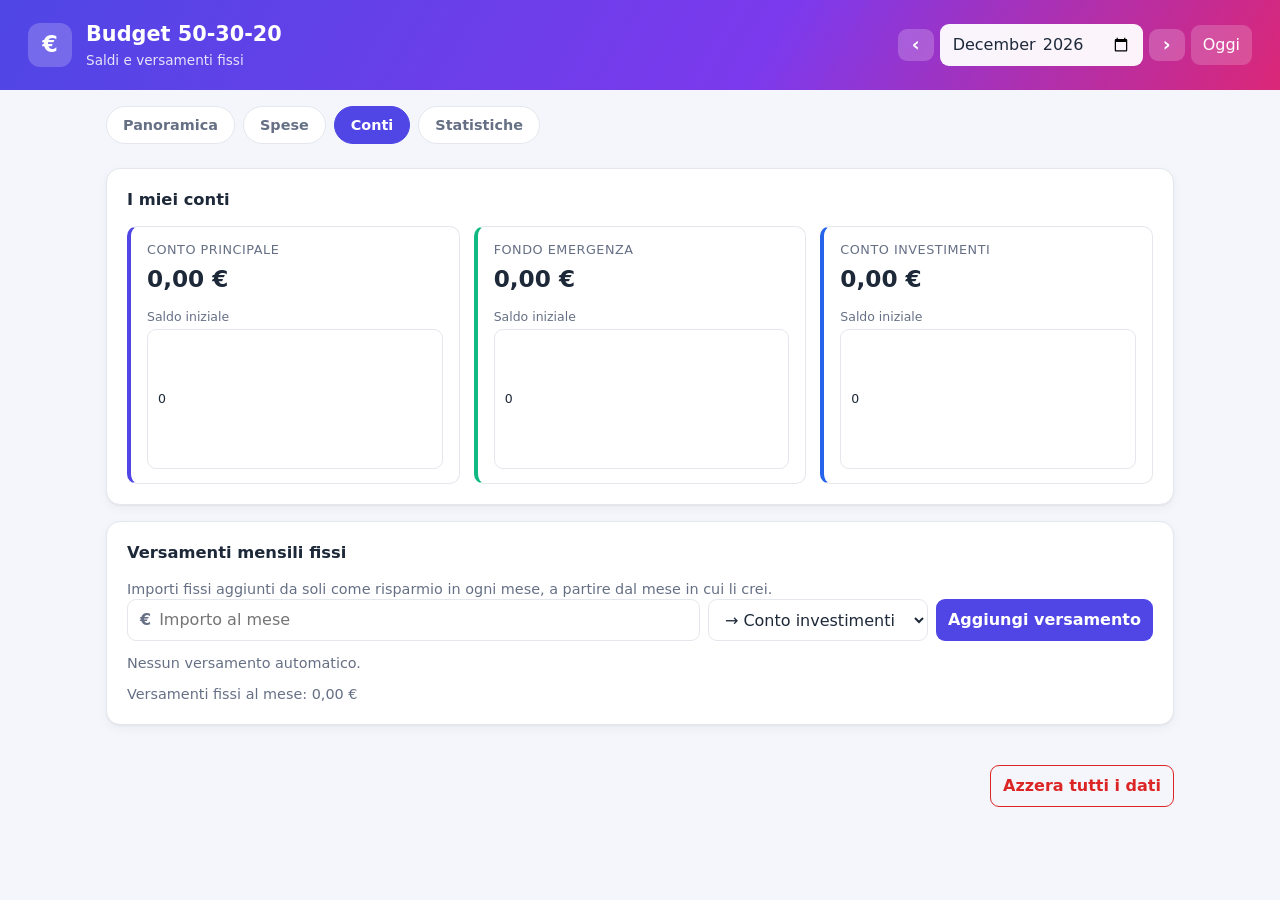
==== conti.html @ 61c51ae4 "Dividi l'app in pagine: Panoramica, Spese, Conti, Statistiche Co-Authored-By: Claude Haiku 5.5 <nore" ====
<!DOCTYPE html>
<html lang="it">
<head>
  <meta charset="UTF-8">
  <meta name="viewport" content="width=device-width, initial-scale=1.0">
  <meta name="theme-color" content="#4f46e5">
  <title>Conti · Budget 50-30-20</title>
  <link rel="stylesheet" href="style.css">
</head>
<body>
  <header class="topbar">
    <div class="brand">
      <span class="logo" aria-hidden="true">€</span>
      <div>
        <h1>Budget 50-30-20</h1>
        <p class="subtitle">Saldi e versamenti fissi</p>
      </div>
    </div>
    <nav class="month-nav" aria-label="Selezione mese">
      <button id="prev" class="icon-btn" aria-label="Mese precedente">‹</button>
      <input type="month" id="month" aria-label="Mese">
      <button id="next" class="icon-btn" aria-label="Mese successivo">›</button>
      <button id="today" class="ghost">Oggi</button>
    </nav>
  </header>

  <nav class="tabs" aria-label="Pagine">
    <a href="index.html">Panoramica</a>
    <a href="spese.html">Spese</a>
    <a href="conti.html">Conti</a>
    <a href="statistiche.html">Statistiche</a>
  </nav>

  <main>
    <section class="card" id="accounts-card">
      <h2>I miei conti</h2>
      <div class="accounts" id="accounts"></div>
    </section>

    <section class="card" id="recurring-card">
      <h2>Versamenti mensili fissi</h2>
      <p class="hint">Importi fissi aggiunti da soli come risparmio in ogni mese, a partire dal mese in cui li crei.</p>
      <form id="recurring-form">
        <div class="input-prefix">
          <span>€</span>
          <input type="number" id="rec-amount" min="0.01" step="0.01" placeholder="Importo al mese" required>
        </div>
        <select id="rec-target" aria-label="Conto di destinazione">
          <option value="invest">→ Conto investimenti</option>
          <option value="emergency">→ Fondo emergenza</option>
        </select>
        <button type="submit">Aggiungi versamento</button>
      </form>
      <ul class="expense-list" id="rec-list"></ul>
      <p class="empty" id="rec-empty">Nessun versamento automatico.</p>
      <p class="hint" id="rec-total"></p>
    </section>
  </main>

  <footer class="app-footer">
    <button id="reset" class="danger" type="button">Azzera tutti i dati</button>
  </footer>

  <script src="app.js"></script>
  <script src="conti.js"></script>
</body>
</html>
---- style.css ----
:root {
  --bg: #f4f6fb;
  --card: #ffffff;
  --text: #1d2939;
  --muted: #667085;
  --border: #e4e7ec;
  --track: #eef0f4;
  --primary: #4f46e5;
  --primary-hover: #4338ca;
  --needs: #2563eb;
  --wants: #f59e0b;
  --savings: #10b981;
  --left: #d0d5dd;
  --danger: #dc2626;
  --ok: #059669;
  --shadow: 0 1px 2px rgba(16, 24, 40, 0.05), 0 4px 12px rgba(16, 24, 40, 0.04);
  --radius: 14px;
}

@media (prefers-color-scheme: dark) {
  :root {
    --bg: #0f1420;
    --card: #171d2b;
    --text: #e6e9f0;
    --muted: #98a2b3;
    --border: #2a3245;
    --track: #252d40;
    --primary: #6366f1;
    --primary-hover: #818cf8;
    --needs: #60a5fa;
    --wants: #fbbf24;
    --savings: #34d399;
    --left: #3a4357;
    --danger: #f87171;
    --ok: #34d399;
    --shadow: none;
  }
}

* { box-sizing: border-box; }

body {
  margin: 0;
  font-family: system-ui, -apple-system, "Segoe UI", Roboto, sans-serif;
  background: var(--bg);
  color: var(--text);
  line-height: 1.4;
}

/* ---------- Header ---------- */

.topbar {
  display: flex;
  justify-content: space-between;
  align-items: center;
  flex-wrap: wrap;
  gap: 16px;
  padding: 20px 28px;
  background: linear-gradient(120deg, #4f46e5, #7c3aed 60%, #db2777);
  color: #fff;
}

.brand { display: flex; align-items: center; gap: 14px; }

.logo {
  display: grid;
  place-items: center;
  width: 44px;
  height: 44px;
  border-radius: 12px;
  background: rgba(255, 255, 255, 0.2);
  font-size: 1.4rem;
  font-weight: 700;
}

.topbar h1 { margin: 0; font-size: 1.3rem; }
.subtitle { margin: 2px 0 0; font-size: 0.85rem; opacity: 0.85; }

.month-nav { display: flex; align-items: center; gap: 6px; }

.month-nav input[type="month"] {
  background: rgba(255, 255, 255, 0.95);
  color: #1d2939;
  border: none;
}

.icon-btn {
  width: 36px;
  padding: 6px 0;
  font-size: 1.2rem;
  line-height: 1;
  background: rgba(255, 255, 255, 0.2);
}

.icon-btn:hover { background: rgba(255, 255, 255, 0.32); }

/* ---------- Layout ---------- */

main {
  max-width: 1100px;
  margin: 24px auto 40px;
  padding: 0 16px;
  display: grid;
  gap: 16px;
}

.grid {
  display: grid;
  grid-template-columns: repeat(2, minmax(0, 1fr));
  gap: 16px;
}

.card {
  background: var(--card);
  border: 1px solid var(--border);
  border-radius: var(--radius);
  padding: 20px;
  box-shadow: var(--shadow);
  min-width: 0;
}

.wide { grid-column: 1 / -1; }

.card h2 { margin: 0 0 14px; font-size: 1.02rem; }

.card-head {
  display: flex;
  justify-content: space-between;
  align-items: center;
  flex-wrap: wrap;
  gap: 10px;
  margin-bottom: 14px;
}

.card-head h2 { margin: 0; }

/* ---------- Statistiche ---------- */

.stats {
  display: grid;
  grid-template-columns: repeat(4, minmax(0, 1fr));
  gap: 16px;
}

.stat {
  background: var(--card);
  border: 1px solid var(--border);
  border-radius: var(--radius);
  padding: 16px 18px;
  box-shadow: var(--shadow);
  display: flex;
  flex-direction: column;
  gap: 4px;
}

.stat-label { font-size: 0.8rem; color: var(--muted); text-transform: uppercase; letter-spacing: 0.04em; }
.stat-value { font-size: 1.45rem; font-variant-numeric: tabular-nums; }
.stat-sub { font-size: 0.8rem; color: var(--muted); }
.stat-value.pos { color: var(--ok); }
.stat-value.neg { color: var(--danger); }

/* ---------- Form ---------- */

form {
  display: flex;
  flex-wrap: wrap;
  gap: 8px;
}

input, select, button {
  font: inherit;
  padding: 9px 12px;
  border: 1px solid var(--border);
  border-radius: 9px;
  background: var(--card);
  color: var(--text);
}

input:focus, select:focus, button:focus-visible {
  outline: 2px solid var(--primary);
  outline-offset: 1px;
}

input[type="text"], input[type="number"] { flex: 1 1 140px; min-width: 0; }

button {
  background: var(--primary);
  color: #fff;
  border: none;
  cursor: pointer;
  font-weight: 600;
  transition: background 0.15s;
}

button:hover { background: var(--primary-hover); }

button.ghost {
  background: rgba(255, 255, 255, 0.18);
  color: #fff;
  font-weight: 500;
}

button.ghost:hover { background: rgba(255, 255, 255, 0.32); }

.input-prefix {
  display: flex;
  align-items: center;
  flex: 1 1 160px;
  border: 1px solid var(--border);
  border-radius: 9px;
  background: var(--card);
  padding-left: 12px;
  min-width: 0;
}

.input-prefix span { color: var(--muted); font-weight: 600; }

.input-prefix input {
  border: none;
  flex: 1;
  min-width: 0;
  padding-left: 8px;
  background: transparent;
}

.hint, .empty { color: var(--muted); font-size: 0.9rem; margin: 10px 0 0; }

/* ---------- Ripartizione ---------- */

.split-wrap {
  display: flex;
  align-items: center;
  gap: 24px;
  flex-wrap: wrap;
  margin-bottom: 8px;
}

.donut-wrap { width: 150px; flex-shrink: 0; }
.donut { width: 100%; height: auto; display: block; }

.donut circle { fill: none; stroke-width: 16; }
.seg-track { stroke: var(--track); }
.seg-needs { stroke: var(--needs); }
.seg-wants { stroke: var(--wants); }
.seg-savings { stroke: var(--savings); }
.seg-left { stroke: var(--left); }

.donut-value { font-size: 22px; font-weight: 700; fill: var(--text); }
.donut-label { font-size: 10px; fill: var(--muted); text-transform: uppercase; }

.legend {
  list-style: none;
  margin: 0;
  padding: 0;
  flex: 1;
  min-width: 170px;
  display: grid;
  gap: 8px;
  font-size: 0.9rem;
}

.legend li { display: flex; align-items: center; gap: 8px; }
.legend strong { margin-left: auto; font-variant-numeric: tabular-nums; }

.dot {
  display: inline-block;
  width: 10px;
  height: 10px;
  border-radius: 50%;
  flex-shrink: 0;
}

.dot.seg-needs { background: var(--needs); }
.dot.seg-wants { background: var(--wants); }
.dot.seg-savings { background: var(--savings); }
.dot.seg-left { background: var(--left); }
.dot.line { background: none; border-top: 2px dashed var(--text); border-radius: 0; height: 0; width: 14px; }

.buckets { display: grid; gap: 14px; margin-top: 12px; }

.bucket-head {
  display: flex;
  justify-content: space-between;
  align-items: baseline;
  font-size: 0.93rem;
  font-weight: 600;
  margin-bottom: 6px;
  font-variant-numeric: tabular-nums;
}

.bucket-head small { color: var(--muted); font-weight: 400; }

.bar {
  height: 9px;
  background: var(--track);
  border-radius: 6px;
  overflow: hidden;
}

.bar-fill {
  height: 100%;
  border-radius: 6px;
  transition: width 0.4s ease;
}

.bucket-needs .bar-fill, .top-row.bucket-needs .bar-fill { background: var(--needs); }
.bucket-wants .bar-fill, .top-row.bucket-wants .bar-fill { background: var(--wants); }
.bucket-savings .bar-fill, .top-row.bucket-savings .bar-fill { background: var(--savings); }
.bucket.is-over .bar-fill { background: var(--danger); }

.bucket-meta { font-size: 0.82rem; color: var(--muted); margin-top: 5px; }
.bucket.is-over .bucket-meta { color: var(--danger); font-weight: 600; }

/* ---------- Andamento ---------- */

.trend { width: 100%; height: auto; display: block; }
.grid-line { stroke: var(--border); stroke-width: 1; }
.axis { stroke: var(--muted); stroke-width: 1; }
.axis-label { font-size: 11px; fill: var(--muted); }
.slot-active { fill: var(--track); opacity: 0.7; }
.tbar { transition: opacity 0.15s; }
.tbar:hover { opacity: 0.8; }
.tbar-needs { fill: var(--needs); }
.tbar-wants { fill: var(--wants); }
.tbar-savings { fill: var(--savings); }
.income-line { stroke: var(--text); stroke-width: 2; stroke-dasharray: 5 4; }

.legend-inline {
  display: flex;
  flex-wrap: wrap;
  gap: 12px;
  font-size: 0.8rem;
  color: var(--muted);
}

.legend-inline span { display: flex; align-items: center; gap: 6px; }

/* ---------- Top spese ---------- */

#top { display: grid; gap: 14px; }

.top-head {
  display: flex;
  justify-content: space-between;
  gap: 10px;
  font-size: 0.93rem;
  margin-bottom: 6px;
  font-variant-numeric: tabular-nums;
}

.top-name { overflow: hidden; text-overflow: ellipsis; white-space: nowrap; min-width: 0; }

/* ---------- Spese ---------- */

.chips { display: flex; gap: 6px; flex-wrap: wrap; }

.chip {
  padding: 5px 12px;
  font-size: 0.82rem;
  background: var(--track);
  color: var(--muted);
  font-weight: 500;
}

.chip:hover { background: var(--border); color: var(--text); }
.chip.active { background: var(--primary); color: #fff; }

#expense-form { margin-bottom: 6px; }
#expense-form select { flex: 0 1 180px; }

.expense-list {
  list-style: none;
  padding: 0;
  margin: 12px 0 0;
}

.expense-list li {
  display: flex;
  align-items: center;
  gap: 12px;
  padding: 10px 4px;
  border-bottom: 1px solid var(--border);
}

.expense-list li:last-child { border-bottom: none; }

.tag {
  font-size: 0.72rem;
  font-weight: 600;
  padding: 3px 9px;
  border-radius: 999px;
  white-space: nowrap;
  color: #fff;
}

.tag-needs { background: var(--needs); }
.tag-wants { background: var(--wants); color: #1d2939; }
.tag-savings { background: var(--savings); }

.exp-desc { flex: 1; min-width: 0; overflow: hidden; text-overflow: ellipsis; white-space: nowrap; }
.exp-amount { font-variant-numeric: tabular-nums; font-weight: 600; }

.delete-btn {
  background: transparent;
  color: var(--muted);
  padding: 0 8px;
  font-size: 1.2rem;
  line-height: 1.2;
}

.delete-btn:hover { background: transparent; color: var(--danger); }

/* ---------- Conti ---------- */

.accounts {
  display: grid;
  grid-template-columns: repeat(3, minmax(0, 1fr));
  gap: 14px;
}

.account {
  border: 1px solid var(--border);
  border-left: 4px solid var(--muted);
  border-radius: 10px;
  padding: 14px 16px;
  display: flex;
  flex-direction: column;
  gap: 4px;
}

.account-main { border-left-color: var(--primary); }
.account-emergency { border-left-color: var(--savings); }
.account-invest { border-left-color: var(--needs); }

.start-label {
  margin-top: 8px;
  font-size: 0.78rem;
  color: var(--muted);
  display: flex;
  flex-direction: column;
  gap: 4px;
}

.start-label input { width: 100%; padding: 6px 10px; }

.rec-mark {
  color: var(--savings);
  font-size: 1.1rem;
  padding: 0 8px;
  line-height: 1.2;
}

#recurring-form select { flex: 0 1 220px; }
#recurring-form input[type="number"] { flex: 0 1 200px; }
#rec-total.is-over, .neg { color: var(--danger); font-weight: 600; }

/* ---------- Schede di navigazione ---------- */

.tabs {
  max-width: 1100px;
  margin: 16px auto 0;
  padding: 0 16px;
  display: flex;
  gap: 8px;
  overflow-x: auto;
}

.tabs a {
  padding: 8px 16px;
  border-radius: 999px;
  text-decoration: none;
  color: var(--muted);
  background: var(--card);
  border: 1px solid var(--border);
  font-weight: 600;
  font-size: 0.9rem;
  white-space: nowrap;
}

.tabs a:hover { color: var(--text); }
.tabs a.active { background: var(--primary); border-color: var(--primary); color: #fff; }

.mini-grid {
  display: grid;
  grid-template-columns: repeat(2, minmax(0, 1fr));
  gap: 16px;
}

.list-head { margin-top: 22px; }

/* ---------- Footer ---------- */

.app-footer {
  max-width: 1100px;
  margin: 0 auto 32px;
  padding: 0 16px;
  display: flex;
  justify-content: flex-end;
}

button.danger {
  background: transparent;
  color: var(--danger);
  border: 1px solid var(--danger);
}

button.danger:hover { background: var(--danger); color: #fff; }

/* ---------- Responsive ---------- */

@media (max-width: 900px) {
  .stats { grid-template-columns: repeat(2, minmax(0, 1fr)); }
}

@media (max-width: 720px) {
  .grid { grid-template-columns: 1fr; }
  .accounts { grid-template-columns: 1fr; }
  .mini-grid { grid-template-columns: 1fr; }
  .topbar { padding: 16px; }
  .stat-value { font-size: 1.2rem; }
}

@media (max-width: 480px) {
  .stats { gap: 10px; }
  .stat { padding: 12px; }
  .card { padding: 16px; }
  .month-nav { width: 100%; justify-content: space-between; }
  .month-nav input[type="month"] { flex: 1; min-width: 0; }
}
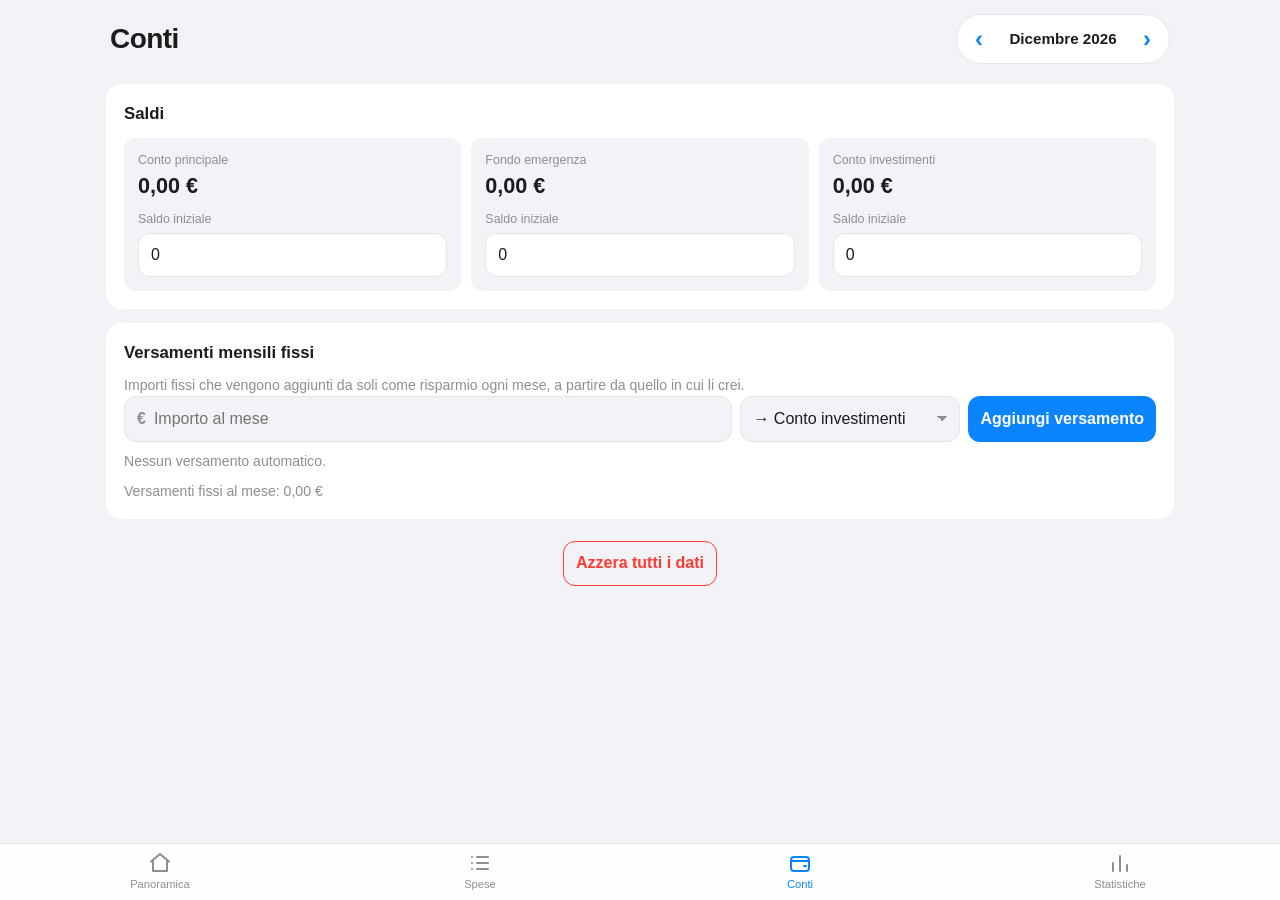
==== commit cf3dd528: "Interfaccia mobile: barra di navigazione in basso, intestazione essenziale, ottimizzazione iPhone Co" ====
--- a/conti.html
+++ b/conti.html
@@ -2,48 +2,36 @@
 <html lang="it">
 <head>
   <meta charset="UTF-8">
-  <meta name="viewport" content="width=device-width, initial-scale=1.0">
-  <meta name="theme-color" content="#4f46e5">
-  <title>Conti · Budget 50-30-20</title>
+  <meta name="viewport" content="width=device-width, initial-scale=1.0, viewport-fit=cover">
+  <meta name="theme-color" content="#f2f2f7">
+  <meta name="apple-mobile-web-app-capable" content="yes">
+  <meta name="apple-mobile-web-app-title" content="Budget">
+  <title>Conti · Budget</title>
   <link rel="stylesheet" href="style.css">
 </head>
 <body>
   <header class="topbar">
-    <div class="brand">
-      <span class="logo" aria-hidden="true">€</span>
-      <div>
-        <h1>Budget 50-30-20</h1>
-        <p class="subtitle">Saldi e versamenti fissi</p>
-      </div>
+    <h1>Conti</h1>
+    <div class="month-nav" aria-label="Selezione mese">
+      <button id="prev" class="icon-btn" aria-label="Mese precedente">‹</button>
+      <button id="month" class="month-label" aria-label="Torna al mese corrente"></button>
+      <button id="next" class="icon-btn" aria-label="Mese successivo">›</button>
     </div>
-    <nav class="month-nav" aria-label="Selezione mese">
-      <button id="prev" class="icon-btn" aria-label="Mese precedente">‹</button>
-      <input type="month" id="month" aria-label="Mese">
-      <button id="next" class="icon-btn" aria-label="Mese successivo">›</button>
-      <button id="today" class="ghost">Oggi</button>
-    </nav>
   </header>
-
-  <nav class="tabs" aria-label="Pagine">
-    <a href="index.html">Panoramica</a>
-    <a href="spese.html">Spese</a>
-    <a href="conti.html">Conti</a>
-    <a href="statistiche.html">Statistiche</a>
-  </nav>
 
   <main>
     <section class="card" id="accounts-card">
-      <h2>I miei conti</h2>
+      <h2>Saldi</h2>
       <div class="accounts" id="accounts"></div>
     </section>
 
     <section class="card" id="recurring-card">
       <h2>Versamenti mensili fissi</h2>
-      <p class="hint">Importi fissi aggiunti da soli come risparmio in ogni mese, a partire dal mese in cui li crei.</p>
+      <p class="hint">Importi fissi che vengono aggiunti da soli come risparmio ogni mese, a partire da quello in cui li crei.</p>
       <form id="recurring-form">
         <div class="input-prefix">
           <span>€</span>
-          <input type="number" id="rec-amount" min="0.01" step="0.01" placeholder="Importo al mese" required>
+          <input type="number" id="rec-amount" min="0.01" step="0.01" inputmode="decimal" placeholder="Importo al mese" required>
         </div>
         <select id="rec-target" aria-label="Conto di destinazione">
           <option value="invest">→ Conto investimenti</option>
@@ -55,11 +43,30 @@
       <p class="empty" id="rec-empty">Nessun versamento automatico.</p>
       <p class="hint" id="rec-total"></p>
     </section>
+
+    <div class="app-footer">
+      <button id="reset" class="danger" type="button">Azzera tutti i dati</button>
+    </div>
   </main>
 
-  <footer class="app-footer">
-    <button id="reset" class="danger" type="button">Azzera tutti i dati</button>
-  </footer>
+  <nav class="tabbar" aria-label="Pagine">
+    <a href="index.html">
+      <svg viewBox="0 0 24 24" aria-hidden="true"><path d="M3 10.5 12 3l9 7.5"/><path d="M5 9.5V20h14V9.5"/></svg>
+      <span>Panoramica</span>
+    </a>
+    <a href="spese.html">
+      <svg viewBox="0 0 24 24" aria-hidden="true"><path d="M9 6h11M9 12h11M9 18h11"/><path d="M4 6h.01M4 12h.01M4 18h.01"/></svg>
+      <span>Spese</span>
+    </a>
+    <a href="conti.html">
+      <svg viewBox="0 0 24 24" aria-hidden="true"><rect x="3" y="6" width="18" height="14" rx="3"/><path d="M3 10h18M16 15h2"/></svg>
+      <span>Conti</span>
+    </a>
+    <a href="statistiche.html">
+      <svg viewBox="0 0 24 24" aria-hidden="true"><path d="M5 20V12M12 20V5M19 20v-6"/></svg>
+      <span>Statistiche</span>
+    </a>
+  </nav>
 
   <script src="app.js"></script>
   <script src="conti.js"></script>
--- a/style.css
+++ b/style.css
@@ -1,127 +1,169 @@
 :root {
-  --bg: #f4f6fb;
+  --bg: #f2f2f7;
   --card: #ffffff;
-  --text: #1d2939;
-  --muted: #667085;
-  --border: #e4e7ec;
-  --track: #eef0f4;
-  --primary: #4f46e5;
-  --primary-hover: #4338ca;
-  --needs: #2563eb;
-  --wants: #f59e0b;
-  --savings: #10b981;
-  --left: #d0d5dd;
-  --danger: #dc2626;
-  --ok: #059669;
-  --shadow: 0 1px 2px rgba(16, 24, 40, 0.05), 0 4px 12px rgba(16, 24, 40, 0.04);
-  --radius: 14px;
+  --text: #1c1c1e;
+  --muted: #8e8e93;
+  --border: #e5e5ea;
+  --track: #e9e9ef;
+  --primary: #0a84ff;
+  --needs: #0a84ff;
+  --wants: #ff9f0a;
+  --savings: #30d158;
+  --left: #d1d1d6;
+  --danger: #ff3b30;
+  --ok: #248a3d;
+  --radius: 16px;
 }
 
 @media (prefers-color-scheme: dark) {
   :root {
-    --bg: #0f1420;
-    --card: #171d2b;
-    --text: #e6e9f0;
-    --muted: #98a2b3;
-    --border: #2a3245;
-    --track: #252d40;
-    --primary: #6366f1;
-    --primary-hover: #818cf8;
-    --needs: #60a5fa;
-    --wants: #fbbf24;
-    --savings: #34d399;
-    --left: #3a4357;
-    --danger: #f87171;
-    --ok: #34d399;
-    --shadow: none;
+    --bg: #000000;
+    --card: #1c1c1e;
+    --text: #f2f2f7;
+    --muted: #8e8e93;
+    --border: #38383a;
+    --track: #2c2c2e;
+    --primary: #0a84ff;
+    --needs: #0a84ff;
+    --wants: #ff9f0a;
+    --savings: #30d158;
+    --left: #48484a;
+    --danger: #ff453a;
+    --ok: #30d158;
   }
 }
 
 * { box-sizing: border-box; }
+
+html { -webkit-text-size-adjust: 100%; }
 
 body {
   margin: 0;
-  font-family: system-ui, -apple-system, "Segoe UI", Roboto, sans-serif;
+  font-family: -apple-system, BlinkMacSystemFont, "SF Pro Text", "Segoe UI", Roboto, sans-serif;
   background: var(--bg);
   color: var(--text);
   line-height: 1.4;
-}
-
-/* ---------- Header ---------- */
+  padding-bottom: calc(76px + env(safe-area-inset-bottom));
+}
+
+/* ---------- Intestazione ---------- */
 
 .topbar {
   display: flex;
   justify-content: space-between;
   align-items: center;
-  flex-wrap: wrap;
-  gap: 16px;
-  padding: 20px 28px;
-  background: linear-gradient(120deg, #4f46e5, #7c3aed 60%, #db2777);
-  color: #fff;
-}
-
-.brand { display: flex; align-items: center; gap: 14px; }
-
-.logo {
+  gap: 12px;
+  padding: calc(14px + env(safe-area-inset-top)) 20px 8px;
+  max-width: 1100px;
+  margin: 0 auto;
+}
+
+.topbar h1 { margin: 0; font-size: 1.75rem; font-weight: 700; letter-spacing: -0.02em; }
+
+.month-nav {
+  display: flex;
+  align-items: center;
+  background: var(--card);
+  border-radius: 999px;
+  padding: 2px;
+  border: 1px solid var(--border);
+}
+
+.month-label {
+  background: transparent;
+  color: var(--text);
+  font-weight: 600;
+  font-size: 0.95rem;
+  min-width: 128px;
+  padding: 0 6px;
+  height: 40px;
+  border-radius: 999px;
+}
+
+.month-label:hover { background: transparent; }
+
+.icon-btn {
+  width: 40px;
+  height: 40px;
+  padding: 0;
+  font-size: 1.5rem;
+  line-height: 1;
+  background: transparent;
+  color: var(--primary);
+  border-radius: 999px;
+}
+
+.icon-btn:hover { background: var(--track); }
+
+/* ---------- Barra in basso (stile iPhone) ---------- */
+
+.tabbar {
+  position: fixed;
+  left: 0;
+  right: 0;
+  bottom: 0;
+  z-index: 10;
   display: grid;
-  place-items: center;
-  width: 44px;
-  height: 44px;
-  border-radius: 12px;
-  background: rgba(255, 255, 255, 0.2);
-  font-size: 1.4rem;
-  font-weight: 700;
-}
-
-.topbar h1 { margin: 0; font-size: 1.3rem; }
-.subtitle { margin: 2px 0 0; font-size: 0.85rem; opacity: 0.85; }
-
-.month-nav { display: flex; align-items: center; gap: 6px; }
-
-.month-nav input[type="month"] {
-  background: rgba(255, 255, 255, 0.95);
-  color: #1d2939;
-  border: none;
-}
-
-.icon-btn {
-  width: 36px;
-  padding: 6px 0;
-  font-size: 1.2rem;
-  line-height: 1;
-  background: rgba(255, 255, 255, 0.2);
-}
-
-.icon-btn:hover { background: rgba(255, 255, 255, 0.32); }
+  grid-template-columns: repeat(4, 1fr);
+  background: color-mix(in srgb, var(--card) 92%, transparent);
+  -webkit-backdrop-filter: saturate(180%) blur(20px);
+  backdrop-filter: saturate(180%) blur(20px);
+  border-top: 1px solid var(--border);
+  padding-bottom: env(safe-area-inset-bottom);
+}
+
+.tabbar a {
+  display: flex;
+  flex-direction: column;
+  align-items: center;
+  justify-content: center;
+  gap: 2px;
+  height: 56px;
+  color: var(--muted);
+  text-decoration: none;
+  font-size: 0.7rem;
+  font-weight: 500;
+  -webkit-tap-highlight-color: transparent;
+}
+
+.tabbar svg {
+  width: 24px;
+  height: 24px;
+  fill: none;
+  stroke: currentColor;
+  stroke-width: 2;
+  stroke-linecap: round;
+  stroke-linejoin: round;
+}
+
+.tabbar a.active { color: var(--primary); }
 
 /* ---------- Layout ---------- */
 
 main {
   max-width: 1100px;
-  margin: 24px auto 40px;
+  margin: 12px auto 0;
   padding: 0 16px;
   display: grid;
-  gap: 16px;
+  gap: 14px;
 }
 
 .grid {
   display: grid;
   grid-template-columns: repeat(2, minmax(0, 1fr));
-  gap: 16px;
+  gap: 14px;
 }
 
 .card {
   background: var(--card);
-  border: 1px solid var(--border);
   border-radius: var(--radius);
-  padding: 20px;
-  box-shadow: var(--shadow);
+  padding: 18px;
   min-width: 0;
 }
 
 .wide { grid-column: 1 / -1; }
 
-.card h2 { margin: 0 0 14px; font-size: 1.02rem; }
+.card h2 { margin: 0 0 12px; font-size: 1.05rem; font-weight: 600; }
 
 .card-head {
   display: flex;
@@ -129,35 +171,37 @@
   align-items: center;
   flex-wrap: wrap;
   gap: 10px;
-  margin-bottom: 14px;
+  margin-bottom: 12px;
 }
 
 .card-head h2 { margin: 0; }
 
-/* ---------- Statistiche ---------- */
-
-.stats {
+.list-head { margin-top: 18px; }
+
+/* ---------- Riepilogo ---------- */
+
+.stats, .mini-grid {
   display: grid;
-  grid-template-columns: repeat(4, minmax(0, 1fr));
-  gap: 16px;
+  grid-template-columns: repeat(2, minmax(0, 1fr));
+  gap: 14px;
 }
 
 .stat {
   background: var(--card);
-  border: 1px solid var(--border);
   border-radius: var(--radius);
-  padding: 16px 18px;
-  box-shadow: var(--shadow);
+  padding: 14px 16px;
   display: flex;
   flex-direction: column;
-  gap: 4px;
-}
-
-.stat-label { font-size: 0.8rem; color: var(--muted); text-transform: uppercase; letter-spacing: 0.04em; }
-.stat-value { font-size: 1.45rem; font-variant-numeric: tabular-nums; }
-.stat-sub { font-size: 0.8rem; color: var(--muted); }
+  gap: 2px;
+  min-width: 0;
+}
+
+.stat-label { font-size: 0.78rem; color: var(--muted); }
+.stat-value { font-size: 1.35rem; font-weight: 700; font-variant-numeric: tabular-nums; }
+.stat-value small { font-size: 0.8rem; font-weight: 400; color: var(--muted); }
+.stat-sub { font-size: 0.78rem; color: var(--muted); }
 .stat-value.pos { color: var(--ok); }
-.stat-value.neg { color: var(--danger); }
+.stat-value.neg, .neg { color: var(--danger); }
 
 /* ---------- Form ---------- */
 
@@ -169,17 +213,26 @@
 
 input, select, button {
   font: inherit;
-  padding: 9px 12px;
+  font-size: 16px; /* sotto i 16px Safari su iPhone ingrandisce la pagina */
+  min-height: 44px;
+  padding: 10px 12px;
   border: 1px solid var(--border);
-  border-radius: 9px;
-  background: var(--card);
+  border-radius: 12px;
+  background: var(--bg);
   color: var(--text);
-}
-
-input:focus, select:focus, button:focus-visible {
-  outline: 2px solid var(--primary);
-  outline-offset: 1px;
-}
+  -webkit-appearance: none;
+  appearance: none;
+}
+
+select {
+  background-image: linear-gradient(45deg, transparent 50%, var(--muted) 50%), linear-gradient(135deg, var(--muted) 50%, transparent 50%);
+  background-position: calc(100% - 17px) 50%, calc(100% - 12px) 50%;
+  background-size: 5px 5px;
+  background-repeat: no-repeat;
+  padding-right: 30px;
+}
+
+input:focus, select:focus { outline: 2px solid var(--primary); outline-offset: 0; }
 
 input[type="text"], input[type="number"] { flex: 1 1 140px; min-width: 0; }
 
@@ -189,26 +242,18 @@
   border: none;
   cursor: pointer;
   font-weight: 600;
-  transition: background 0.15s;
-}
-
-button:hover { background: var(--primary-hover); }
-
-button.ghost {
-  background: rgba(255, 255, 255, 0.18);
-  color: #fff;
-  font-weight: 500;
-}
-
-button.ghost:hover { background: rgba(255, 255, 255, 0.32); }
+  -webkit-tap-highlight-color: transparent;
+}
+
+button:active { opacity: 0.7; }
 
 .input-prefix {
   display: flex;
   align-items: center;
   flex: 1 1 160px;
   border: 1px solid var(--border);
-  border-radius: 9px;
-  background: var(--card);
+  border-radius: 12px;
+  background: var(--bg);
   padding-left: 12px;
   min-width: 0;
 }
@@ -223,19 +268,19 @@
   background: transparent;
 }
 
-.hint, .empty { color: var(--muted); font-size: 0.9rem; margin: 10px 0 0; }
+.hint, .empty { color: var(--muted); font-size: 0.88rem; margin: 10px 0 0; }
 
 /* ---------- Ripartizione ---------- */
 
 .split-wrap {
   display: flex;
   align-items: center;
-  gap: 24px;
+  gap: 18px;
   flex-wrap: wrap;
   margin-bottom: 8px;
 }
 
-.donut-wrap { width: 150px; flex-shrink: 0; }
+.donut-wrap { width: 132px; flex-shrink: 0; }
 .donut { width: 100%; height: auto; display: block; }
 
 .donut circle { fill: none; stroke-width: 16; }
@@ -246,17 +291,17 @@
 .seg-left { stroke: var(--left); }
 
 .donut-value { font-size: 22px; font-weight: 700; fill: var(--text); }
-.donut-label { font-size: 10px; fill: var(--muted); text-transform: uppercase; }
+.donut-label { font-size: 10px; fill: var(--muted); }
 
 .legend {
   list-style: none;
   margin: 0;
   padding: 0;
   flex: 1;
-  min-width: 170px;
+  min-width: 160px;
   display: grid;
   gap: 8px;
-  font-size: 0.9rem;
+  font-size: 0.88rem;
 }
 
 .legend li { display: flex; align-items: center; gap: 8px; }
@@ -276,13 +321,14 @@
 .dot.seg-left { background: var(--left); }
 .dot.line { background: none; border-top: 2px dashed var(--text); border-radius: 0; height: 0; width: 14px; }
 
-.buckets { display: grid; gap: 14px; margin-top: 12px; }
+.buckets { display: grid; gap: 14px; margin-top: 10px; }
 
 .bucket-head {
   display: flex;
   justify-content: space-between;
   align-items: baseline;
-  font-size: 0.93rem;
+  gap: 8px;
+  font-size: 0.92rem;
   font-weight: 600;
   margin-bottom: 6px;
   font-variant-numeric: tabular-nums;
@@ -291,7 +337,7 @@
 .bucket-head small { color: var(--muted); font-weight: 400; }
 
 .bar {
-  height: 9px;
+  height: 8px;
   background: var(--track);
   border-radius: 6px;
   overflow: hidden;
@@ -308,18 +354,16 @@
 .bucket-savings .bar-fill, .top-row.bucket-savings .bar-fill { background: var(--savings); }
 .bucket.is-over .bar-fill { background: var(--danger); }
 
-.bucket-meta { font-size: 0.82rem; color: var(--muted); margin-top: 5px; }
+.bucket-meta { font-size: 0.8rem; color: var(--muted); margin-top: 5px; }
 .bucket.is-over .bucket-meta { color: var(--danger); font-weight: 600; }
 
-/* ---------- Andamento ---------- */
+/* ---------- Grafici ---------- */
 
 .trend { width: 100%; height: auto; display: block; }
 .grid-line { stroke: var(--border); stroke-width: 1; }
 .axis { stroke: var(--muted); stroke-width: 1; }
 .axis-label { font-size: 11px; fill: var(--muted); }
-.slot-active { fill: var(--track); opacity: 0.7; }
-.tbar { transition: opacity 0.15s; }
-.tbar:hover { opacity: 0.8; }
+.slot-active { fill: var(--track); opacity: 0.8; }
 .tbar-needs { fill: var(--needs); }
 .tbar-wants { fill: var(--wants); }
 .tbar-savings { fill: var(--savings); }
@@ -328,14 +372,12 @@
 .legend-inline {
   display: flex;
   flex-wrap: wrap;
-  gap: 12px;
-  font-size: 0.8rem;
+  gap: 10px;
+  font-size: 0.78rem;
   color: var(--muted);
 }
 
 .legend-inline span { display: flex; align-items: center; gap: 6px; }
-
-/* ---------- Top spese ---------- */
 
 #top { display: grid; gap: 14px; }
 
@@ -343,7 +385,7 @@
   display: flex;
   justify-content: space-between;
   gap: 10px;
-  font-size: 0.93rem;
+  font-size: 0.92rem;
   margin-bottom: 6px;
   font-variant-numeric: tabular-nums;
 }
@@ -352,85 +394,91 @@
 
 /* ---------- Spese ---------- */
 
-.chips { display: flex; gap: 6px; flex-wrap: wrap; }
+.chips {
+  display: flex;
+  gap: 6px;
+  overflow-x: auto;
+  max-width: 100%;
+  -webkit-overflow-scrolling: touch;
+}
 
 .chip {
-  padding: 5px 12px;
+  padding: 6px 12px;
+  min-height: 34px;
   font-size: 0.82rem;
+  white-space: nowrap;
   background: var(--track);
-  color: var(--muted);
+  color: var(--text);
   font-weight: 500;
 }
 
-.chip:hover { background: var(--border); color: var(--text); }
 .chip.active { background: var(--primary); color: #fff; }
 
-#expense-form { margin-bottom: 6px; }
 #expense-form select { flex: 0 1 180px; }
+#recurring-form select { flex: 0 1 220px; }
+#recurring-form input[type="number"] { flex: 0 1 200px; }
 
 .expense-list {
   list-style: none;
   padding: 0;
-  margin: 12px 0 0;
+  margin: 8px 0 0;
 }
 
 .expense-list li {
   display: flex;
   align-items: center;
-  gap: 12px;
-  padding: 10px 4px;
+  gap: 10px;
+  padding: 12px 0;
   border-bottom: 1px solid var(--border);
 }
 
 .expense-list li:last-child { border-bottom: none; }
 
 .tag {
-  font-size: 0.72rem;
+  font-size: 0.7rem;
   font-weight: 600;
-  padding: 3px 9px;
+  padding: 3px 8px;
   border-radius: 999px;
   white-space: nowrap;
   color: #fff;
 }
 
 .tag-needs { background: var(--needs); }
-.tag-wants { background: var(--wants); color: #1d2939; }
+.tag-wants { background: var(--wants); color: #1c1c1e; }
 .tag-savings { background: var(--savings); }
 
 .exp-desc { flex: 1; min-width: 0; overflow: hidden; text-overflow: ellipsis; white-space: nowrap; }
-.exp-amount { font-variant-numeric: tabular-nums; font-weight: 600; }
+.exp-amount { font-variant-numeric: tabular-nums; font-weight: 600; white-space: nowrap; }
 
 .delete-btn {
   background: transparent;
   color: var(--muted);
-  padding: 0 8px;
-  font-size: 1.2rem;
-  line-height: 1.2;
-}
-
-.delete-btn:hover { background: transparent; color: var(--danger); }
+  min-height: 0;
+  padding: 0 6px;
+  font-size: 1.3rem;
+  line-height: 1;
+}
+
+.delete-btn:hover, .delete-btn:active { background: transparent; color: var(--danger); }
+
+.rec-mark { color: var(--savings); font-size: 1.1rem; padding: 0 6px; }
 
 /* ---------- Conti ---------- */
 
 .accounts {
   display: grid;
-  grid-template-columns: repeat(3, minmax(0, 1fr));
-  gap: 14px;
+  grid-template-columns: 1fr;
+  gap: 10px;
 }
 
 .account {
-  border: 1px solid var(--border);
-  border-left: 4px solid var(--muted);
-  border-radius: 10px;
-  padding: 14px 16px;
+  background: var(--bg);
+  border-radius: 12px;
+  padding: 14px;
   display: flex;
   flex-direction: column;
-  gap: 4px;
-}
-
-.account-main { border-left-color: var(--primary); }
-.account-emergency { border-left-color: var(--savings); }
-.account-invest { border-left-color: var(--needs); }
+  gap: 2px;
+}
 
 .start-label {
   margin-top: 8px;
@@ -441,61 +489,14 @@
   gap: 4px;
 }
 
-.start-label input { width: 100%; padding: 6px 10px; }
-
-.rec-mark {
-  color: var(--savings);
-  font-size: 1.1rem;
-  padding: 0 8px;
-  line-height: 1.2;
-}
-
-#recurring-form select { flex: 0 1 220px; }
-#recurring-form input[type="number"] { flex: 0 1 200px; }
-#rec-total.is-over, .neg { color: var(--danger); font-weight: 600; }
-
-/* ---------- Schede di navigazione ---------- */
-
-.tabs {
-  max-width: 1100px;
-  margin: 16px auto 0;
-  padding: 0 16px;
-  display: flex;
-  gap: 8px;
-  overflow-x: auto;
-}
-
-.tabs a {
-  padding: 8px 16px;
-  border-radius: 999px;
-  text-decoration: none;
-  color: var(--muted);
-  background: var(--card);
-  border: 1px solid var(--border);
-  font-weight: 600;
-  font-size: 0.9rem;
-  white-space: nowrap;
-}
-
-.tabs a:hover { color: var(--text); }
-.tabs a.active { background: var(--primary); border-color: var(--primary); color: #fff; }
-
-.mini-grid {
-  display: grid;
-  grid-template-columns: repeat(2, minmax(0, 1fr));
-  gap: 16px;
-}
-
-.list-head { margin-top: 22px; }
-
-/* ---------- Footer ---------- */
+.start-label input { width: 100%; flex: none; height: 44px; background: var(--card); }
+
+#rec-total.is-over { color: var(--danger); font-weight: 600; }
 
 .app-footer {
-  max-width: 1100px;
-  margin: 0 auto 32px;
-  padding: 0 16px;
-  display: flex;
-  justify-content: flex-end;
+  display: flex;
+  justify-content: center;
+  padding: 8px 0 0;
 }
 
 button.danger {
@@ -504,26 +505,15 @@
   border: 1px solid var(--danger);
 }
 
-button.danger:hover { background: var(--danger); color: #fff; }
-
-/* ---------- Responsive ---------- */
-
-@media (max-width: 900px) {
-  .stats { grid-template-columns: repeat(2, minmax(0, 1fr)); }
+/* ---------- Schermi più larghi ---------- */
+
+@media (min-width: 720px) {
+  .accounts { grid-template-columns: repeat(3, minmax(0, 1fr)); }
+  .stats { grid-template-columns: repeat(4, minmax(0, 1fr)); }
+  .mini-grid { grid-template-columns: repeat(2, minmax(0, 1fr)); }
 }
 
 @media (max-width: 720px) {
   .grid { grid-template-columns: 1fr; }
-  .accounts { grid-template-columns: 1fr; }
-  .mini-grid { grid-template-columns: 1fr; }
-  .topbar { padding: 16px; }
   .stat-value { font-size: 1.2rem; }
 }
-
-@media (max-width: 480px) {
-  .stats { gap: 10px; }
-  .stat { padding: 12px; }
-  .card { padding: 16px; }
-  .month-nav { width: 100%; justify-content: space-between; }
-  .month-nav input[type="month"] { flex: 1; min-width: 0; }
-}
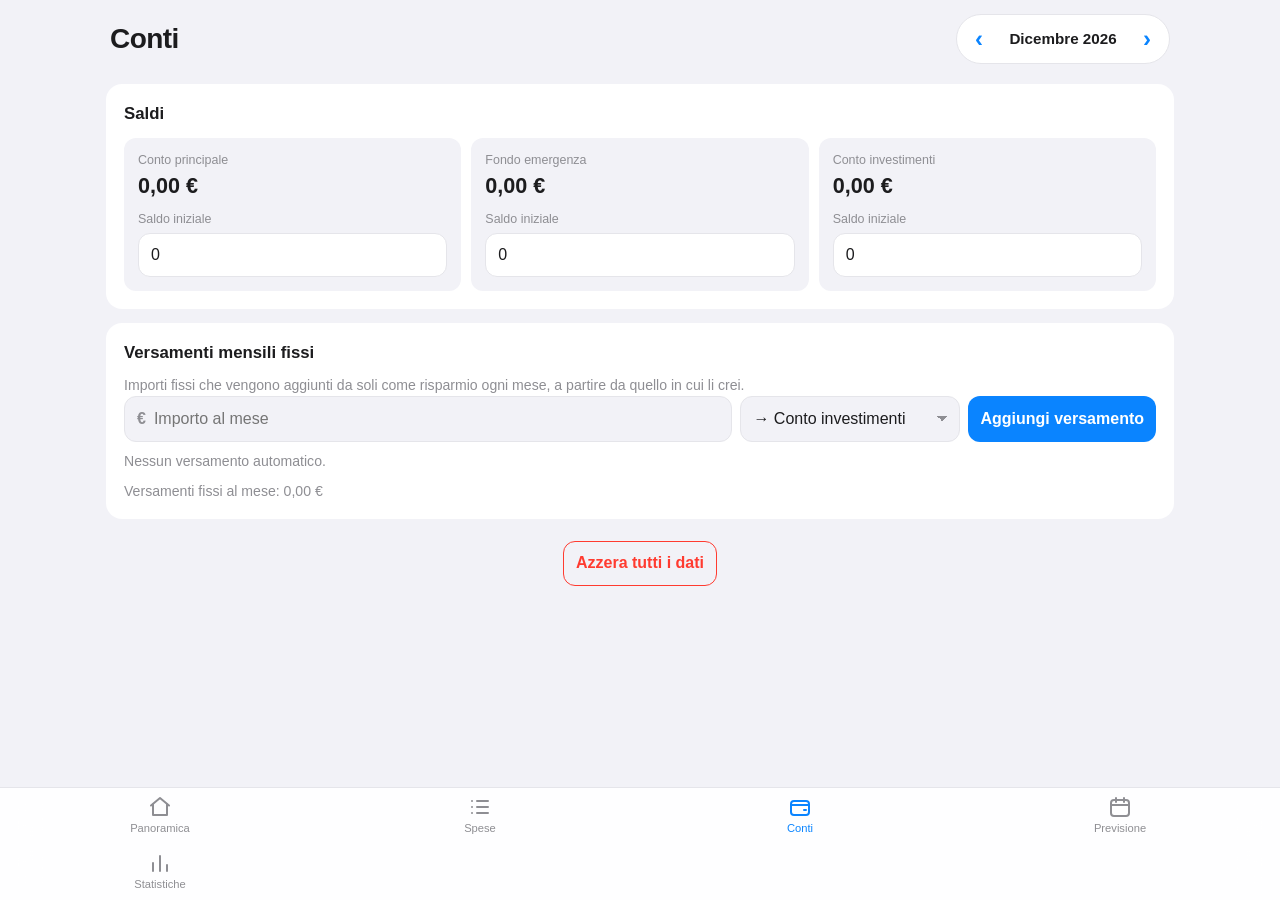
==== commit 847410c3: "Aggiunge pagina Previsione: rimanenza mensile e totale progressivo dei conti Co-Authored-By: Claude " ====
--- a/conti.html
+++ b/conti.html
@@ -62,6 +62,10 @@
       <svg viewBox="0 0 24 24" aria-hidden="true"><rect x="3" y="6" width="18" height="14" rx="3"/><path d="M3 10h18M16 15h2"/></svg>
       <span>Conti</span>
     </a>
+    <a href="previsione.html">
+      <svg viewBox="0 0 24 24" aria-hidden="true"><rect x="3" y="5" width="18" height="16" rx="3"/><path d="M3 10h18M8 3v4M16 3v4"/></svg>
+      <span>Previsione</span>
+    </a>
     <a href="statistiche.html">
       <svg viewBox="0 0 24 24" aria-hidden="true"><path d="M5 20V12M12 20V5M19 20v-6"/></svg>
       <span>Statistiche</span>
--- a/style.css
+++ b/style.css
@@ -505,6 +505,51 @@
   border: 1px solid var(--danger);
 }
 
+/* ---------- Previsione ---------- */
+
+.table-wrap { overflow-x: auto; margin: 10px -4px 0; -webkit-overflow-scrolling: touch; }
+
+.proj {
+  width: 100%;
+  border-collapse: collapse;
+  font-size: 0.88rem;
+  font-variant-numeric: tabular-nums;
+}
+
+.proj th {
+  text-align: left;
+  font-size: 0.72rem;
+  font-weight: 600;
+  color: var(--muted);
+  padding: 6px 8px;
+  border-bottom: 1px solid var(--border);
+  white-space: nowrap;
+}
+
+.proj td {
+  padding: 10px 8px;
+  border-bottom: 1px solid var(--border);
+  white-space: nowrap;
+}
+
+.proj .num { text-align: right; }
+.proj .total { font-weight: 700; }
+.proj tr.is-current td { background: color-mix(in srgb, var(--primary) 12%, transparent); }
+.proj tr.is-future td { color: var(--muted); }
+.proj tr.is-future .total { color: var(--text); }
+.proj .est {
+  display: inline-block;
+  margin-left: 6px;
+  font-size: 0.62rem;
+  font-weight: 600;
+  text-transform: uppercase;
+  color: var(--muted);
+  border: 1px solid var(--border);
+  border-radius: 999px;
+  padding: 1px 6px;
+  vertical-align: middle;
+}
+
 /* ---------- Schermi più larghi ---------- */
 
 @media (min-width: 720px) {
